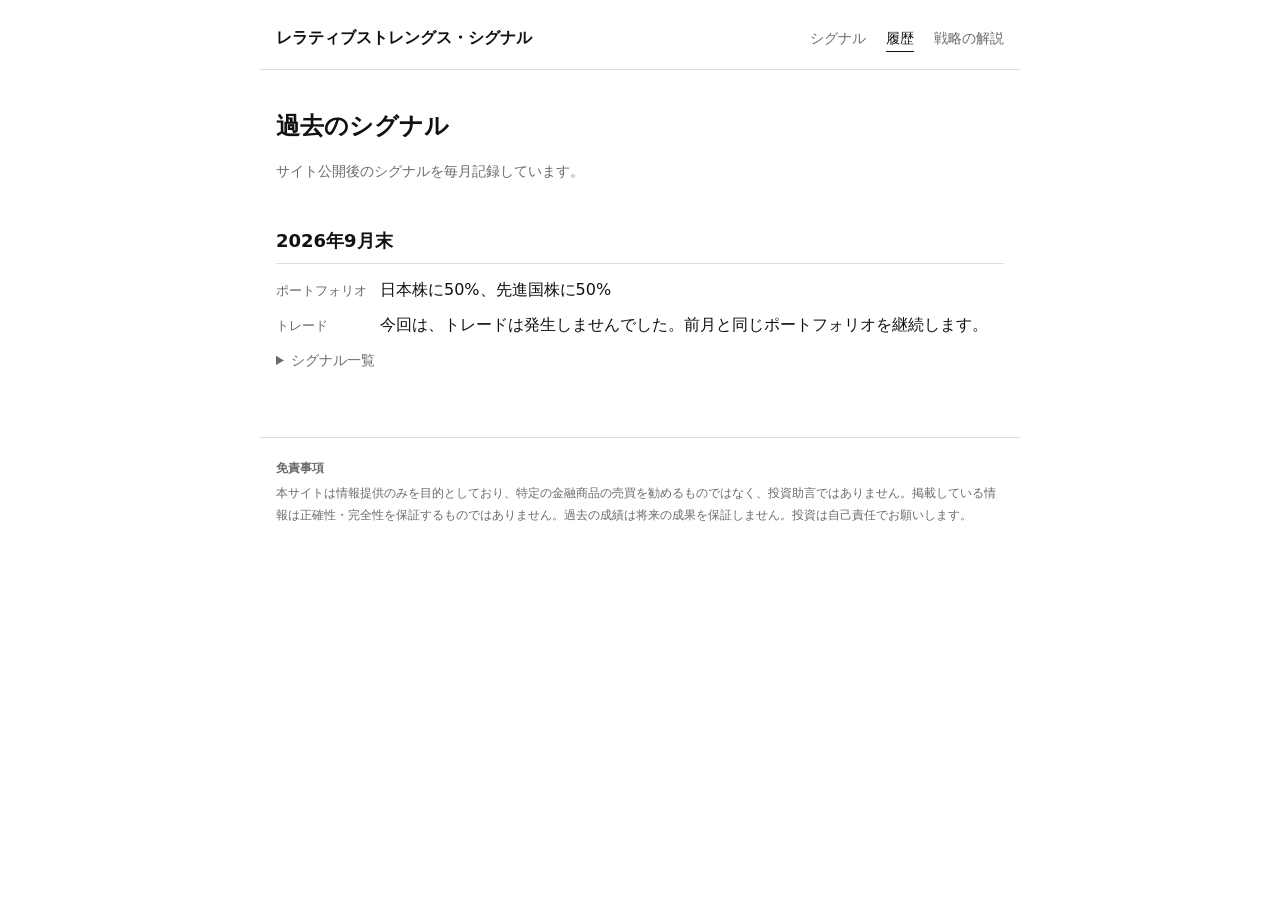
==== docs/history.html @ e45fac13 "レラティブストレングス・シグナルの初版 8資産の月次シグナル判定、モノトーンの静的サイト（docs/）、 GitHub Actionsによる月初の自動更新、ファンド見直しスクリプト。  Co-Auth" ====
<!doctype html>
<html lang="ja">
<head>
<meta charset="utf-8">
<meta name="viewport" content="width=device-width, initial-scale=1">
<title>過去のシグナル | レラティブストレングス・シグナル</title>
<link rel="stylesheet" href="style.css">
</head>
<body>
<header class="site">
<a class="brand" href="index.html">レラティブストレングス・シグナル</a>
<nav><a href="index.html">シグナル</a><a href="history.html" aria-current="page">履歴</a><a href="strategy.html">戦略の解説</a></nav>
</header>
<main>
<h1>過去のシグナル</h1>
<p class="note">サイト公開後のシグナルを毎月記録しています。</p>
<section class="month">
<h2>2026年9月末</h2>
<p><span class="label">ポートフォリオ</span>日本株に50%、先進国株に50%</p>
<p><span class="label">トレード</span>今回は、トレードは発生しませんでした。前月と同じポートフォリオを継続します。</p>
<details>
<summary>シグナル一覧</summary>
<table class="signals">
<thead><tr><th class="num">順位</th><th>資産</th><th>シグナル</th></tr></thead>
<tbody>
<tr>
<td class="num">1</td>
<td>日本株</td>
<td class="sig buy">Buy</td>

</tr>
<tr>
<td class="num">2</td>
<td>先進国株</td>
<td class="sig buy">Buy</td>

</tr>
<tr>
<td class="num">3</td>
<td>新興国株</td>
<td class="sig buy">Buy</td>

</tr>
<tr>
<td class="num">4</td>
<td>先進国リート</td>
<td class="sig sell">Sell</td>

</tr>
<tr>
<td class="num">5</td>
<td>新興国債券</td>
<td class="sig sell">Sell</td>

</tr>
<tr>
<td class="num">6</td>
<td>先進国債券</td>
<td class="sig sell">Sell</td>

</tr>
<tr>
<td class="num">7</td>
<td>日本債券</td>
<td class="sig sell">Sell</td>

</tr>
<tr>
<td class="num">8</td>
<td>日本リート</td>
<td class="sig sell">Sell</td>

</tr>
</tbody>
</table>
</details>
</section>
</main>
<footer>
<p><strong>免責事項</strong></p>
<p>本サイトは情報提供のみを目的としており、特定の金融商品の売買を勧めるものではなく、投資助言ではありません。掲載している情報は正確性・完全性を保証するものではありません。過去の成績は将来の成果を保証しません。投資は自己責任でお願いします。</p>
</footer>
</body>
</html>
---- docs/style.css ----
:root {
  --bg: #ffffff;
  --fg: #111111;
  --muted: #6b6b6b;
  --line: #dddddd;
  --faint: #f4f4f4;
}
@media (prefers-color-scheme: dark) {
  :root {
    --bg: #121212;
    --fg: #ececec;
    --muted: #9a9a9a;
    --line: #333333;
    --faint: #1c1c1c;
  }
}

* { box-sizing: border-box; }

body {
  margin: 0;
  background: var(--bg);
  color: var(--fg);
  font-family: system-ui, -apple-system, "Hiragino Sans", "Yu Gothic UI", Meiryo, sans-serif;
  font-size: 16px;
  line-height: 1.8;
}

header.site, main, footer {
  max-width: 760px;
  margin: 0 auto;
  padding: 0 16px;
}

header.site {
  display: flex;
  flex-wrap: wrap;
  justify-content: space-between;
  align-items: baseline;
  gap: 8px 24px;
  padding-top: 24px;
  padding-bottom: 16px;
  border-bottom: 1px solid var(--line);
}
.brand { font-weight: 700; color: var(--fg); text-decoration: none; }
nav { display: flex; gap: 20px; font-size: 14px; }
nav a { color: var(--muted); text-decoration: none; }
nav a[aria-current="page"] { color: var(--fg); border-bottom: 1px solid var(--fg); }

a { color: var(--fg); }

h1 { font-size: 24px; line-height: 1.4; margin: 40px 0 16px; }
h2 { font-size: 18px; margin: 48px 0 12px; padding-bottom: 6px; border-bottom: 1px solid var(--line); }

.note { color: var(--muted); font-size: 14px; }
.sub { display: block; color: var(--muted); font-size: 12px; line-height: 1.5; }

table { width: 100%; border-collapse: collapse; margin: 16px 0; font-size: 15px; }
th, td { padding: 10px 8px; border-bottom: 1px solid var(--line); text-align: left; vertical-align: top; }
th { font-size: 12px; font-weight: 500; color: var(--muted); }
.num { text-align: right; font-variant-numeric: tabular-nums; white-space: nowrap; }

.funds td { border-bottom-color: var(--faint); }
.funds tr.group td { border-top: 1px solid var(--line); }
ul.note { padding-left: 1.2em; }

.sig.buy { font-weight: 700; }
.sig.sell { color: var(--muted); }

.holdings { list-style: none; padding: 0; margin: 16px 0; }
.holdings li { display: flex; gap: 16px; padding: 12px 0; border-bottom: 1px solid var(--line); }
.holdings .w { font-size: 20px; font-weight: 700; min-width: 56px; font-variant-numeric: tabular-nums; }

.legend { font-size: 13px; color: var(--muted); display: flex; align-items: center; gap: 6px; flex-wrap: wrap; }
.key { display: inline-block; width: 24px; margin-left: 8px; border-top: 2px solid var(--fg); }
.key:first-child { margin-left: 0; }
.key.ma { border-top: 2px dashed var(--muted); }

.charts { display: grid; grid-template-columns: repeat(2, minmax(0, 1fr)); gap: 24px; }
figure { margin: 0; }
figcaption { display: flex; justify-content: space-between; font-size: 14px; margin-bottom: 4px; }
svg { display: block; width: 100%; height: auto; background: var(--faint); }
polyline { fill: none; vector-effect: non-scaling-stroke; }
polyline.price { stroke: var(--fg); stroke-width: 1.5; }
polyline.ma { stroke: var(--muted); stroke-width: 1.2; stroke-dasharray: 4 3; }
.axis { display: flex; justify-content: space-between; font-size: 11px; color: var(--muted); }

.month h2 { margin-top: 40px; }
.month p { margin: 6px 0; }
.label { display: inline-block; min-width: 8em; color: var(--muted); font-size: 13px; }
details { margin-top: 8px; font-size: 14px; }
summary { cursor: pointer; color: var(--muted); }

footer { margin-top: 64px; padding-top: 16px; padding-bottom: 40px; border-top: 1px solid var(--line); color: var(--muted); font-size: 12px; }
footer p { margin: 4px 0; }

@media (max-width: 560px) {
  .hide-sm { display: none; }
  .charts { grid-template-columns: minmax(0, 1fr); }
  .label { display: block; }
}
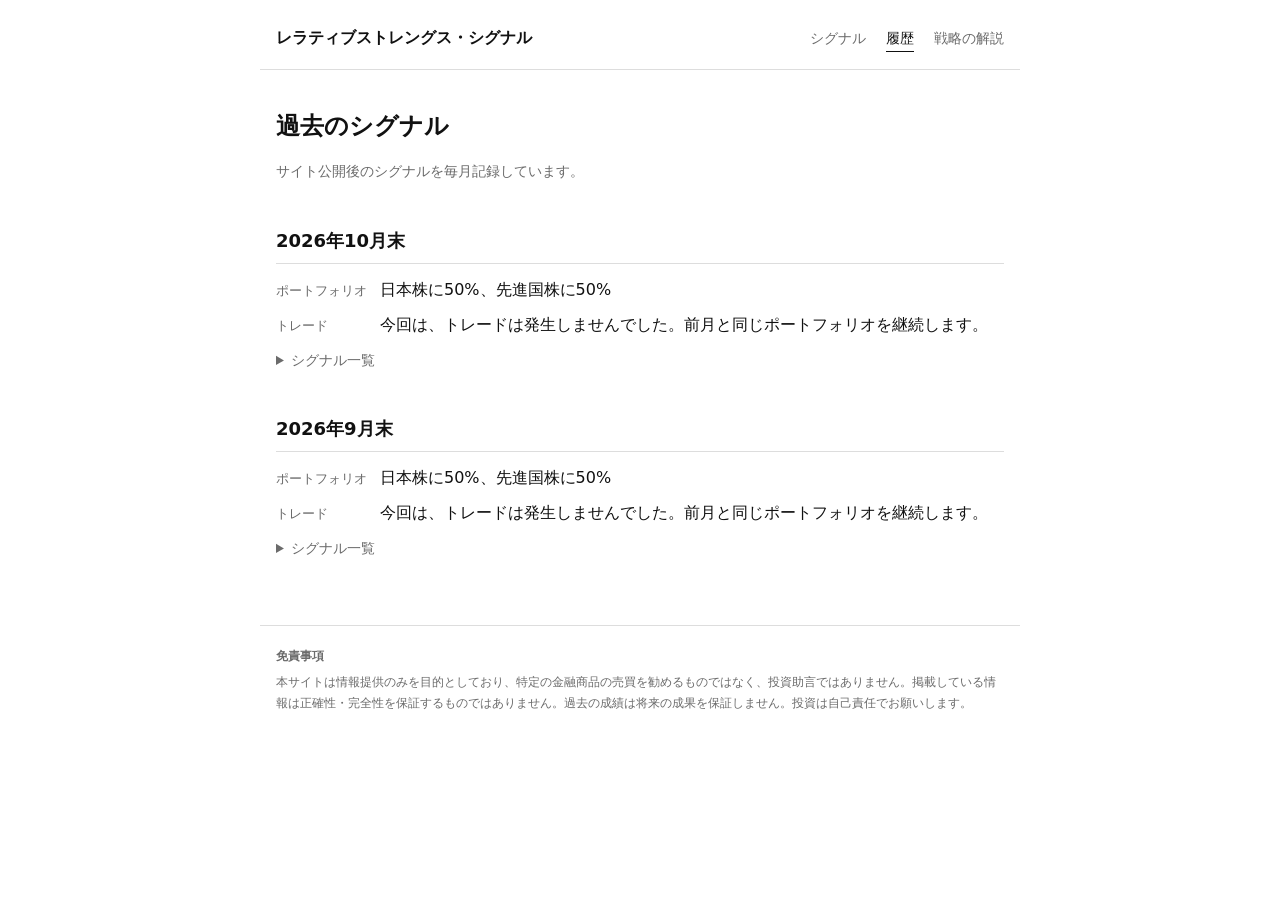
==== commit dd96f9c1: "シグナル更新 2026-11-03" ====
--- a/docs/history.html
+++ b/docs/history.html
@@ -14,6 +14,67 @@
 <main>
 <h1>過去のシグナル</h1>
 <p class="note">サイト公開後のシグナルを毎月記録しています。</p>
+<section class="month">
+<h2>2026年10月末</h2>
+<p><span class="label">ポートフォリオ</span>日本株に50%、先進国株に50%</p>
+<p><span class="label">トレード</span>今回は、トレードは発生しませんでした。前月と同じポートフォリオを継続します。</p>
+<details>
+<summary>シグナル一覧</summary>
+<table class="signals">
+<thead><tr><th class="num">順位</th><th>資産</th><th>シグナル</th></tr></thead>
+<tbody>
+<tr>
+<td class="num">1</td>
+<td>日本株</td>
+<td class="sig buy">Buy</td>
+
+</tr>
+<tr>
+<td class="num">2</td>
+<td>先進国株</td>
+<td class="sig buy">Buy</td>
+
+</tr>
+<tr>
+<td class="num">3</td>
+<td>先進国リート</td>
+<td class="sig buy">Buy</td>
+
+</tr>
+<tr>
+<td class="num">4</td>
+<td>新興国株</td>
+<td class="sig sell">Sell</td>
+
+</tr>
+<tr>
+<td class="num">5</td>
+<td>新興国債券</td>
+<td class="sig sell">Sell</td>
+
+</tr>
+<tr>
+<td class="num">6</td>
+<td>先進国債券</td>
+<td class="sig sell">Sell</td>
+
+</tr>
+<tr>
+<td class="num">7</td>
+<td>日本債券</td>
+<td class="sig sell">Sell</td>
+
+</tr>
+<tr>
+<td class="num">8</td>
+<td>日本リート</td>
+<td class="sig sell">Sell</td>
+
+</tr>
+</tbody>
+</table>
+</details>
+</section>
 <section class="month">
 <h2>2026年9月末</h2>
 <p><span class="label">ポートフォリオ</span>日本株に50%、先進国株に50%</p>
